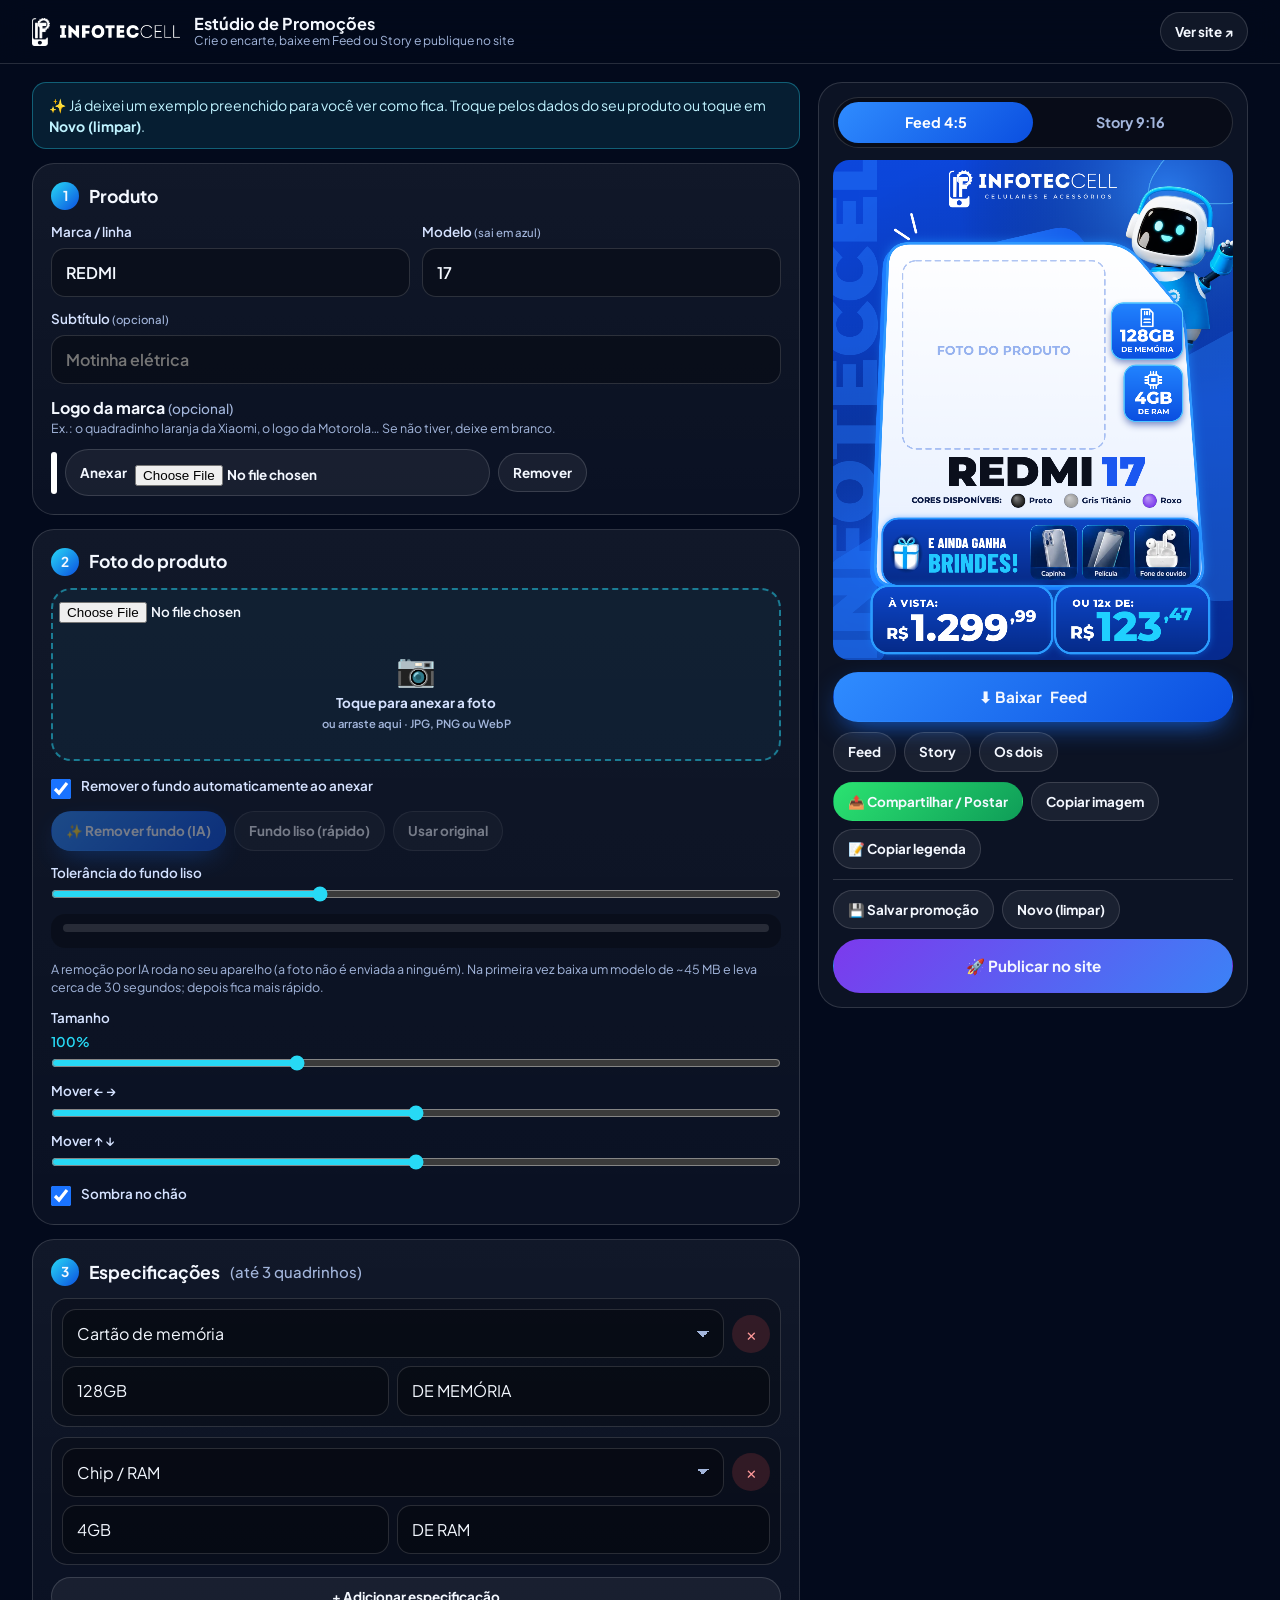
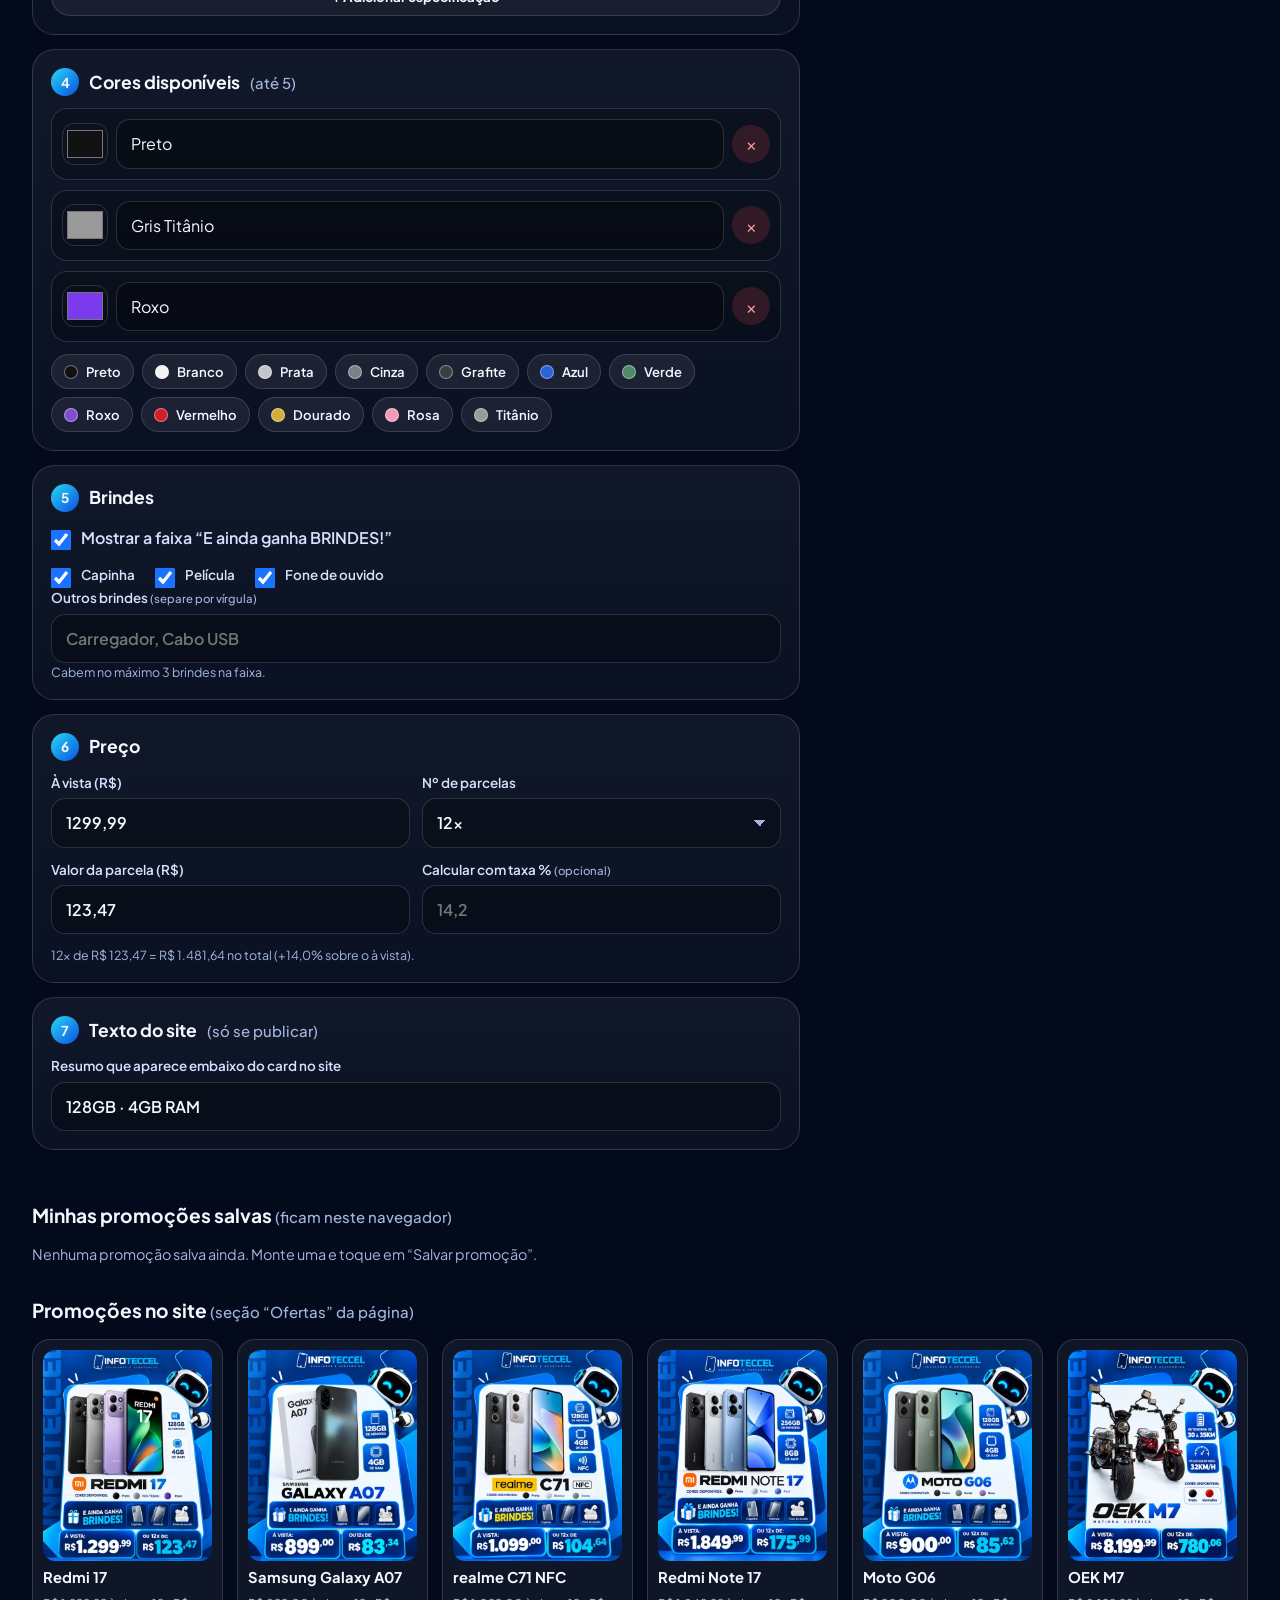
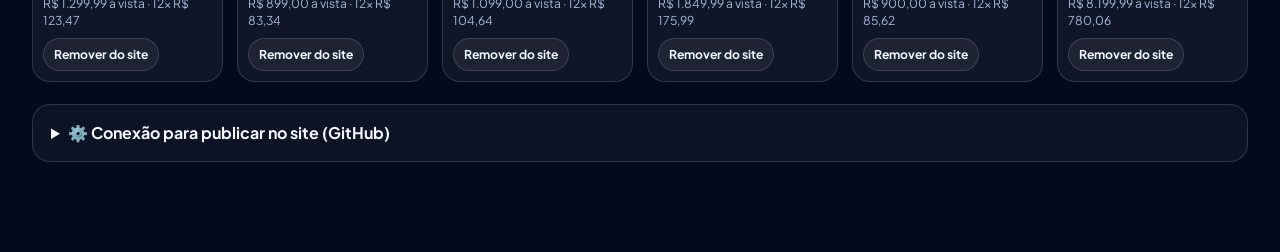
==== admin.html @ 9f131932 "Adiciona Estudio de Promocoes (admin.html) - Gerador de encarte em Feed (1080x1350) e Story (1080x19" ====
<!doctype html>
<html lang="pt-BR">
<head>
<meta charset="utf-8">
<meta name="viewport" content="width=device-width, initial-scale=1, viewport-fit=cover">
<meta name="robots" content="noindex, nofollow">
<title>Estúdio de Promoções — Infoteccell</title>
<meta name="theme-color" content="#030a1c">
<link rel="icon" type="image/png" sizes="192x192" href="assets/icon-192.png">
<link rel="preconnect" href="https://fonts.googleapis.com">
<link rel="preconnect" href="https://fonts.gstatic.com" crossorigin>
<link href="https://fonts.googleapis.com/css2?family=Barlow+Condensed:wght@700;800&family=Montserrat:wght@500;600;700;800;900&family=Plus+Jakarta+Sans:wght@400;500;600;700;800&display=swap" rel="stylesheet">
<link rel="stylesheet" href="admin/admin.css">
</head>
<body>

<header class="top">
  <a class="brand" href="./" title="Voltar ao site">
    <img src="assets/img/logo-icon.webp" alt="" width="22" height="35">
    <img src="assets/img/logo-wordmark.webp" alt="Infoteccell" width="150" height="16" class="word">
  </a>
  <div class="top-title"><b>Estúdio de Promoções</b><small>Crie o encarte, baixe em Feed ou Story e publique no site</small></div>
  <a class="btn ghost sm" href="./#ofertas" target="_blank" rel="noopener">Ver site ↗</a>
</header>

<div class="warn" id="fileWarn" hidden>
  ⚠️ Você abriu este arquivo direto do computador. Para o download funcionar, abra pelo endereço do site (https://infoteccell.vercel.app/admin.html).
</div>

<main class="layout">

  <!-- ================= FORMULÁRIO ================= -->
  <div class="form" id="form">

    <p class="hint-top" id="exampleHint">✨ Já deixei um exemplo preenchido para você ver como fica. Troque pelos dados do seu produto ou toque em <b>Novo (limpar)</b>.</p>

    <section class="card">
      <h2><span>1</span> Produto</h2>
      <div class="grid2">
        <label>Marca / linha<input id="nome1" placeholder="REDMI" maxlength="22" autocomplete="off"></label>
        <label>Modelo <em>(sai em azul)</em><input id="nome2" placeholder="17" maxlength="18" autocomplete="off"></label>
      </div>
      <label>Subtítulo <em>(opcional)</em><input id="subtitulo" placeholder="Motinha elétrica" maxlength="30" autocomplete="off"></label>
      <div class="logo-row">
        <div>
          <b>Logo da marca</b> <em>(opcional)</em>
          <p class="mini">Ex.: o quadradinho laranja da Xiaomi, o logo da Motorola… Se não tiver, deixe em branco.</p>
        </div>
        <div class="logo-actions">
          <img id="logoThumb" alt="" hidden>
          <label class="btn ghost sm file">Anexar<input type="file" id="marcaLogo" accept="image/*" hidden></label>
          <button class="btn ghost sm" id="logoClear" type="button" hidden>Remover</button>
        </div>
      </div>
    </section>

    <section class="card">
      <h2><span>2</span> Foto do produto</h2>
      <label class="drop" id="drop">
        <input type="file" id="foto" accept="image/*" hidden>
        <div class="drop-in">
          <div class="drop-ico">📷</div>
          <b>Toque para anexar a foto</b>
          <small>ou arraste aqui · JPG, PNG ou WebP</small>
        </div>
      </label>
      <label class="check"><input type="checkbox" id="autoBg" checked> Remover o fundo automaticamente ao anexar</label>
      <div class="btn-row">
        <button class="btn primary sm" id="btnAuto" type="button" disabled>✨ Remover fundo (IA)</button>
        <button class="btn ghost sm" id="btnLiso" type="button" disabled>Fundo liso (rápido)</button>
        <button class="btn ghost sm" id="btnOrig" type="button" disabled>Usar original</button>
      </div>
      <label class="range" id="tolWrap">Tolerância do fundo liso <input type="range" id="tol" min="8" max="90" value="38"></label>
      <div class="status" id="bgStatus" hidden><div class="bar"><i id="bgBar"></i></div><span id="bgMsg"></span></div>
      <p class="mini" id="bgHelp">A remoção por IA roda no seu aparelho (a foto não é enviada a ninguém). Na primeira vez baixa um modelo de ~45 MB e leva cerca de 30 segundos; depois fica mais rápido.</p>
      <div class="sliders">
        <label class="range">Tamanho <output id="zoomV">100%</output><input type="range" id="zoom" min="40" max="220" value="100"></label>
        <label class="range">Mover ← → <input type="range" id="offX" min="-320" max="320" value="0"></label>
        <label class="range">Mover ↑ ↓ <input type="range" id="offY" min="-320" max="320" value="0"></label>
        <label class="check"><input type="checkbox" id="sombra" checked> Sombra no chão</label>
      </div>
    </section>

    <section class="card">
      <h2><span>3</span> Especificações <em>(até 3 quadrinhos)</em></h2>
      <div id="specs" class="rows"></div>
      <button class="btn ghost sm" id="addSpec" type="button">+ Adicionar especificação</button>
    </section>

    <section class="card">
      <h2><span>4</span> Cores disponíveis <em>(até 5)</em></h2>
      <div id="cores" class="rows"></div>
      <div class="chips" id="coresRapidas"></div>
    </section>

    <section class="card">
      <h2><span>5</span> Brindes</h2>
      <label class="check big"><input type="checkbox" id="brAtivo" checked> Mostrar a faixa “E ainda ganha BRINDES!”</label>
      <div id="brBox">
        <div class="checks">
          <label class="check"><input type="checkbox" id="brCapinha" checked> Capinha</label>
          <label class="check"><input type="checkbox" id="brPelicula" checked> Película</label>
          <label class="check"><input type="checkbox" id="brFone" checked> Fone de ouvido</label>
        </div>
        <label>Outros brindes <em>(separe por vírgula)</em><input id="brCustom" placeholder="Carregador, Cabo USB" autocomplete="off"></label>
        <p class="mini">Cabem no máximo 3 brindes na faixa.</p>
      </div>
    </section>

    <section class="card">
      <h2><span>6</span> Preço</h2>
      <div class="grid2">
        <label>À vista (R$)<input id="avista" inputmode="decimal" placeholder="1299,99" autocomplete="off"></label>
        <label>Nº de parcelas
          <select id="parcelas"></select>
        </label>
      </div>
      <div class="grid2">
        <label>Valor da parcela (R$)<input id="parcela" inputmode="decimal" placeholder="123,47" autocomplete="off"></label>
        <label>Calcular com taxa % <em>(opcional)</em><input id="taxa" inputmode="decimal" placeholder="14,2" autocomplete="off"></label>
      </div>
      <p class="mini" id="hintParc"></p>
    </section>

    <section class="card">
      <h2><span>7</span> Texto do site <em>(só se publicar)</em></h2>
      <label>Resumo que aparece embaixo do card no site<input id="resumo" placeholder="128GB · 4GB RAM" maxlength="60" autocomplete="off"></label>
    </section>

  </div>

  <!-- ================= PRÉVIA ================= -->
  <aside class="preview" id="previewBox">
    <div class="seg" id="fmtSeg" role="tablist">
      <button class="on" data-f="feed" role="tab">Feed 4:5</button>
      <button data-f="story" role="tab">Story 9:16</button>
    </div>
    <div class="stage" id="stage"><canvas id="preview" aria-label="Prévia da arte"></canvas><div class="loading" id="loading">Carregando…</div></div>
    <div class="dl">
      <button class="btn primary" id="dlCur" type="button">⬇ Baixar <span id="dlCurName">Feed</span></button>
      <div class="btn-row">
        <button class="btn ghost sm" id="dlFeed" type="button">Feed</button>
        <button class="btn ghost sm" id="dlStory" type="button">Story</button>
        <button class="btn ghost sm" id="dlBoth" type="button">Os dois</button>
      </div>
      <div class="btn-row">
        <button class="btn wa sm" id="shareBtn" type="button" hidden>📤 Compartilhar / Postar</button>
        <button class="btn ghost sm" id="copyBtn" type="button" hidden>Copiar imagem</button>
        <button class="btn ghost sm" id="capBtn" type="button">📝 Copiar legenda</button>
      </div>
      <hr>
      <div class="btn-row">
        <button class="btn ghost sm" id="saveBtn" type="button">💾 Salvar promoção</button>
        <button class="btn ghost sm" id="newBtn" type="button">Novo (limpar)</button>
      </div>
      <button class="btn site" id="pubBtn" type="button">🚀 Publicar no site</button>
    </div>
  </aside>
</main>

<!-- ================= LISTAS ================= -->
<section class="lists">
  <div class="wrapL">
    <h2>Minhas promoções salvas <small>(ficam neste navegador)</small></h2>
    <div class="cards" id="saved"><p class="empty">Nenhuma promoção salva ainda. Monte uma e toque em “Salvar promoção”.</p></div>

    <h2>Promoções no site <small>(seção “Ofertas” da página)</small></h2>
    <div class="cards" id="published"></div>

    <details class="pubset" id="pubset">
      <summary>⚙️ Conexão para publicar no site (GitHub)</summary>
      <div class="pubset-in">
        <p>Para o botão <b>Publicar no site</b> funcionar, o estúdio precisa de uma <b>chave de acesso</b> do GitHub (só uma vez). Ela fica salva só neste navegador.</p>
        <ol class="steps">
          <li>Entre no GitHub com a conta <b>unainfoteccell-hash</b> e abra <a href="https://github.com/settings/personal-access-tokens/new" target="_blank" rel="noopener">Settings → Fine-grained tokens → Generate new token</a>.</li>
          <li>Em <b>Repository access</b>, escolha <i>Only select repositories</i> → <b>infoteccell</b>.</li>
          <li>Em <b>Permissions → Repository permissions</b>, coloque <b>Contents: Read and write</b>.</li>
          <li>Gere o token, copie e cole abaixo.</li>
        </ol>
        <div class="grid2">
          <label>Chave (token)<input id="ghToken" type="password" placeholder="github_pat_…" autocomplete="off"></label>
          <label>Repositório<input id="ghRepo" value="unainfoteccell-hash/infoteccell" autocomplete="off"></label>
        </div>
        <div class="btn-row">
          <label class="check"><input type="checkbox" id="ghRemember" checked> Lembrar neste navegador</label>
          <button class="btn ghost sm" id="ghTest" type="button">Testar conexão</button>
          <button class="btn ghost sm" id="ghForget" type="button">Esquecer chave</button>
        </div>
        <p class="mini" id="ghMsg"></p>
        <p class="mini">⚠️ Use só em um computador/celular seu. Quem tiver essa chave consegue alterar o site.</p>
      </div>
    </details>
  </div>
</section>

<button class="fab-prev" id="toPreview" type="button" hidden>👁 Prévia</button>

<div class="toast" id="toast" role="status" aria-live="polite"></div>

<script src="js/config.js"></script>
<script src="data/promos.js"></script>
<script src="admin/arte.js"></script>
<script src="admin/admin.js"></script>
</body>
</html>
---- admin/admin.css ----
/* =========================================================
   Estúdio de Promoções — estilos
   ========================================================= */
:root{
  --bg:#030a1c;--bg2:#06122e;--card:#0a1a45;--line:rgba(255,255,255,.14);--ink:#f4f8ff;--muted:#a3b6dc;
  --blue:#1a73ff;--blue-d:#0b4fe0;--cyan:#27d9f5;--wa:#25d366;--wa-d:#0f9d58;--warn:#ffb020;
  --font:"Plus Jakarta Sans",-apple-system,BlinkMacSystemFont,"Segoe UI",Roboto,sans-serif;
}
*{box-sizing:border-box;margin:0;padding:0}
html{-webkit-text-size-adjust:100%}
body{font-family:var(--font);background:radial-gradient(900px 500px at 10% -10%,#0d2a78 0%,transparent 60%),var(--bg);color:var(--ink);line-height:1.45;min-height:100vh;-webkit-font-smoothing:antialiased}
a{color:var(--cyan)}
img{max-width:100%;display:block}
button{font:inherit;color:inherit;cursor:pointer;border:0;background:none}
input,select{font:inherit;color:var(--ink)}
:focus-visible{outline:3px solid var(--cyan);outline-offset:2px;border-radius:10px}

.top{position:sticky;top:0;z-index:20;display:flex;align-items:center;gap:14px;padding:12px clamp(14px,3vw,32px);background:rgba(3,10,28,.82);backdrop-filter:blur(16px);-webkit-backdrop-filter:blur(16px);border-bottom:1px solid var(--line)}
.brand{display:flex;align-items:center;gap:10px}
.brand img:first-child{height:28px;width:auto}.brand .word{height:13px;width:auto}
.top-title{flex:1;min-width:0;line-height:1.15}
.top-title b{display:block;font-size:1.02rem}
.top-title small{color:var(--muted);font-size:.76rem;display:block;white-space:nowrap;overflow:hidden;text-overflow:ellipsis}
.warn{margin:12px clamp(14px,3vw,32px) 0;padding:12px 16px;border-radius:14px;background:rgba(255,176,32,.14);border:1px solid rgba(255,176,32,.5);color:#ffd48a;font-size:.9rem}

/* botões */
.btn{display:inline-flex;align-items:center;justify-content:center;gap:8px;padding:13px 20px;border-radius:999px;font-weight:700;font-size:.95rem;background:var(--card);border:1px solid var(--line);transition:transform .2s,background .2s,box-shadow .2s;text-decoration:none;color:var(--ink);white-space:nowrap}
.btn:hover{background:#12296b}.btn:active{transform:scale(.97)}
.btn.sm{padding:9px 14px;font-size:.84rem}
.btn.primary{background:linear-gradient(135deg,#2f8cff,var(--blue-d));border-color:transparent;box-shadow:0 10px 28px -10px rgba(26,115,255,.9)}
.btn.wa{background:linear-gradient(135deg,#2be371,var(--wa-d));border-color:transparent}
.btn.site{background:linear-gradient(135deg,#7c3aed,#3b82f6);border-color:transparent;width:100%;padding:15px}
.btn.ghost{background:rgba(255,255,255,.06)}
.btn[disabled]{opacity:.45;pointer-events:none}
.btn.file{cursor:pointer}
.btn-row{display:flex;flex-wrap:wrap;gap:8px;align-items:center}

/* layout */
.layout{display:grid;grid-template-columns:minmax(0,1fr);gap:18px;padding:18px clamp(14px,3vw,32px) 28px;max-width:1280px;margin:0 auto}
.preview{order:-1}
.layout>*{min-width:0}
@media(min-width:980px){
  .layout{grid-template-columns:minmax(0,1fr) 430px;align-items:start}
  .preview{order:0;position:sticky;top:78px}
}
.hint-top{padding:12px 16px;border-radius:14px;background:rgba(39,217,245,.1);border:1px solid rgba(39,217,245,.35);font-size:.88rem;color:#bff3ff}
.form{display:grid;gap:14px}
.card{background:linear-gradient(180deg,rgba(255,255,255,.06),rgba(255,255,255,.03));border:1px solid var(--line);border-radius:22px;padding:18px;display:grid;gap:12px}
.card h2{font-size:1.1rem;display:flex;align-items:center;gap:10px}
.card h2 span{display:grid;place-items:center;width:28px;height:28px;border-radius:50%;background:linear-gradient(135deg,var(--cyan),var(--blue-d));font-size:.85rem}
em{font-style:normal;color:var(--muted);font-weight:500;font-size:.85em}
.mini{font-size:.78rem;color:var(--muted)}
label{display:block;font-size:.84rem;font-weight:600;color:#d5e2ff}
label>input,label>select{display:block;margin-top:6px}
input[type=text],input:not([type]),input[type=password],select{width:100%;padding:12px 14px;border-radius:14px;background:rgba(0,0,0,.28);border:1px solid var(--line);font-size:1rem;min-width:0}
input:focus,select:focus{border-color:var(--cyan);outline:none}
select{appearance:none;background-image:linear-gradient(45deg,transparent 50%,#a3b6dc 50%),linear-gradient(135deg,#a3b6dc 50%,transparent 50%);background-position:calc(100% - 20px) 50%,calc(100% - 14px) 50%;background-size:6px 6px;background-repeat:no-repeat}
select option{background:#0a1a45}
.grid2{display:grid;gap:12px;grid-template-columns:1fr 1fr}
@media(max-width:520px){.grid2{grid-template-columns:1fr}}
.check{display:flex;align-items:center;gap:10px;font-weight:600;cursor:pointer}
.check input{width:20px;height:20px;accent-color:var(--blue);flex:none}
.check.big{font-size:1rem}
.checks{display:flex;flex-wrap:wrap;gap:8px 20px}
input[type=range]{width:100%;accent-color:var(--cyan)}
.range{display:grid;gap:4px}
.range input{margin-top:0!important}
.range output{float:right;color:var(--cyan)}

/* logo da marca */
.logo-row{display:flex;gap:12px;align-items:center;justify-content:space-between;flex-wrap:wrap}
.logo-actions{display:flex;align-items:center;gap:8px}
#logoThumb{height:42px;width:auto;max-width:90px;object-fit:contain;background:#fff;border-radius:8px;padding:3px}

/* foto */
.drop{display:block;margin:0;cursor:pointer;border:2px dashed rgba(39,217,245,.5);border-radius:20px;background:rgba(39,217,245,.05);padding:6px;transition:background .2s,border-color .2s}
.drop:hover,.drop.over{background:rgba(39,217,245,.12);border-color:var(--cyan)}
.drop-in{display:grid;justify-items:center;gap:2px;padding:22px 10px;text-align:center}
.drop-in small{color:var(--muted)}
.drop-ico{font-size:2rem}
.drop.has .drop-in{grid-template-columns:auto 1fr;text-align:left;justify-items:start;gap:4px 14px;align-items:center;padding:12px}
.drop.has .drop-ico{display:none}
#fotoThumb{width:64px;height:64px;object-fit:contain;border-radius:10px;background:repeating-conic-gradient(#8aa 0 25%,#667 0 50%) 0 0/14px 14px;grid-row:span 2}
.status{display:grid;gap:6px;padding:10px 12px;border-radius:14px;background:rgba(0,0,0,.28);font-size:.84rem}
.bar{height:8px;border-radius:99px;background:rgba(255,255,255,.12);overflow:hidden}
.bar i{display:block;height:100%;width:0;background:linear-gradient(90deg,var(--cyan),var(--blue));transition:width .3s}
.bar.ind i{width:40%;animation:ind 1.1s ease-in-out infinite}
@keyframes ind{0%{margin-left:-40%}100%{margin-left:100%}}
.sliders{display:grid;gap:10px}

/* linhas dinâmicas */
.rows{display:grid;gap:10px}
.row{display:grid;gap:8px;grid-template-columns:1fr 1fr auto;padding:10px;border-radius:16px;background:rgba(0,0,0,.22);border:1px solid var(--line);align-items:center}
.row.spec{grid-template-columns:1fr 1fr auto}
.row.spec select{grid-column:1/3}
.row.spec .x{grid-column:3;grid-row:1}
.row.spec input[data-k=valor]{grid-column:1}
.row.spec input[data-k=rotulo]{grid-column:2/4}
.row .x{width:38px;height:38px;border-radius:50%;background:rgba(255,80,80,.16);color:#ff9a9a;font-size:1.1rem}
.row.cor{grid-template-columns:auto 1fr auto}
.row input[type=color]{width:46px;height:42px;padding:2px;border-radius:12px;background:none;border:1px solid var(--line)}
.chips{display:flex;flex-wrap:wrap;gap:8px}
.chip{display:inline-flex;align-items:center;gap:8px;padding:7px 12px;border-radius:99px;background:rgba(255,255,255,.07);border:1px solid var(--line);font-size:.82rem;font-weight:600}
.chip i{width:14px;height:14px;border-radius:50%;border:1px solid rgba(255,255,255,.4)}
.chip:hover{background:rgba(255,255,255,.14)}

/* prévia */
.preview{display:grid;gap:12px;background:rgba(255,255,255,.04);border:1px solid var(--line);border-radius:24px;padding:14px}
.seg{display:flex;padding:4px;border-radius:99px;background:rgba(0,0,0,.3);border:1px solid var(--line)}
.seg button{flex:1;padding:10px;border-radius:99px;font-weight:700;font-size:.9rem;color:var(--muted);transition:.25s}
.seg button.on{color:#fff;background:linear-gradient(135deg,#2f8cff,var(--blue-d))}
.stage{position:relative;border-radius:16px;overflow:hidden;background:#000;display:grid;grid-template-columns:minmax(0,1fr);place-items:center}
.stage canvas{max-width:100%;width:100%;height:auto;max-height:64vh;object-fit:contain;display:block}
.stage.story canvas{width:auto;height:min(64vh,640px);max-width:100%}
.loading{position:absolute;inset:0;display:grid;place-items:center;background:rgba(3,10,28,.8);font-weight:700;transition:opacity .3s}
.loading.off{opacity:0;pointer-events:none}
.dl{display:grid;gap:10px}
.dl hr{border:0;border-top:1px solid var(--line)}

/* listas */
.lists{padding:6px clamp(14px,3vw,32px) 90px}
.wrapL{max-width:1280px;margin:0 auto;display:grid;gap:14px}
.wrapL h2{font-size:1.2rem;margin-top:18px}
.wrapL h2 small{color:var(--muted);font-weight:500;font-size:.78em}
.cards{display:grid;gap:14px;grid-template-columns:repeat(auto-fill,minmax(190px,1fr))}
.empty{color:var(--muted);font-size:.9rem;grid-column:1/-1}
.pcard{display:grid;gap:8px;padding:10px;border-radius:18px;background:rgba(255,255,255,.05);border:1px solid var(--line)}
.pcard img{width:100%;aspect-ratio:4/5;object-fit:cover;border-radius:12px;background:#0a1a45}
.pcard b{font-size:.92rem;line-height:1.2}
.pcard small{color:var(--muted);font-size:.76rem}
.pcard .acts{display:flex;flex-wrap:wrap;gap:6px}
.pcard .acts .btn{padding:7px 10px;font-size:.76rem}
.badge{display:inline-block;padding:3px 9px;border-radius:99px;font-size:.68rem;font-weight:800;background:rgba(37,211,102,.2);color:#7cf0ab;border:1px solid rgba(37,211,102,.5);justify-self:start}
.pubset{border:1px solid var(--line);border-radius:18px;background:rgba(255,255,255,.04);margin-top:8px}
.pubset summary{padding:16px 18px;cursor:pointer;font-weight:700}
.pubset-in{padding:0 18px 18px;display:grid;gap:12px;font-size:.9rem}
.steps{padding-left:20px;display:grid;gap:6px;color:#cfe0ff}

/* toast */
.toast{position:fixed;left:50%;bottom:24px;translate:-50% 30px;z-index:99;max-width:calc(100% - 28px);padding:13px 20px;border-radius:99px;background:#fff;color:#0b1636;font-weight:700;font-size:.9rem;box-shadow:0 20px 50px -10px rgba(0,0,0,.6);opacity:0;pointer-events:none;transition:.35s;text-align:center}
.toast.show{opacity:1;translate:-50% 0}
.toast.err{background:#ffe3e3;color:#7a1010}
@media(max-width:979px){.top-title small{display:none}}

/* botão flutuante de prévia (celular) */
.fab-prev{position:fixed;right:14px;bottom:18px;z-index:30;padding:13px 18px;border-radius:99px;font-weight:800;background:linear-gradient(135deg,#2f8cff,#0b4fe0);box-shadow:0 14px 34px -8px rgba(26,115,255,.9);transition:.3s}
.fab-prev[hidden]{display:none}
@media(min-width:980px){.fab-prev{display:none!important}}
@media(max-width:979px){.stage canvas{max-height:56vh}.stage.story canvas{height:min(56vh,560px)}.top .word{display:none}}
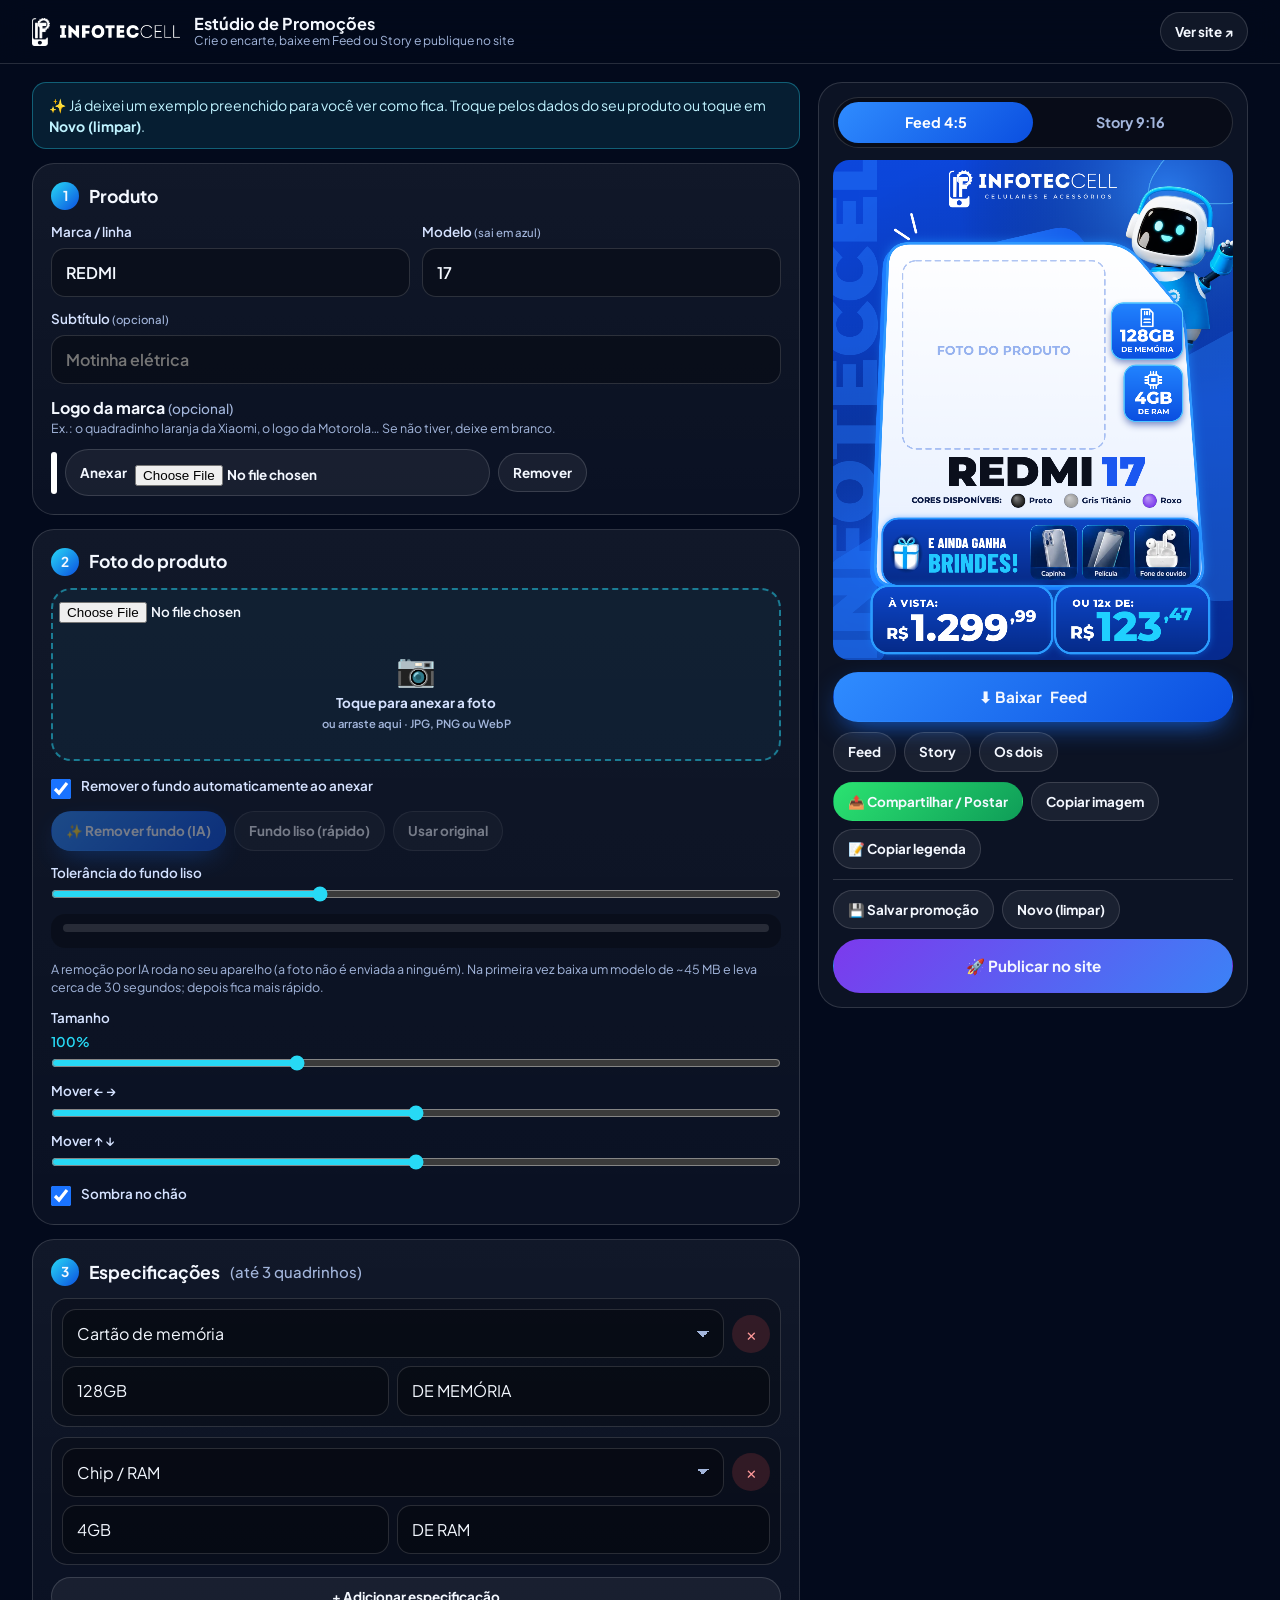
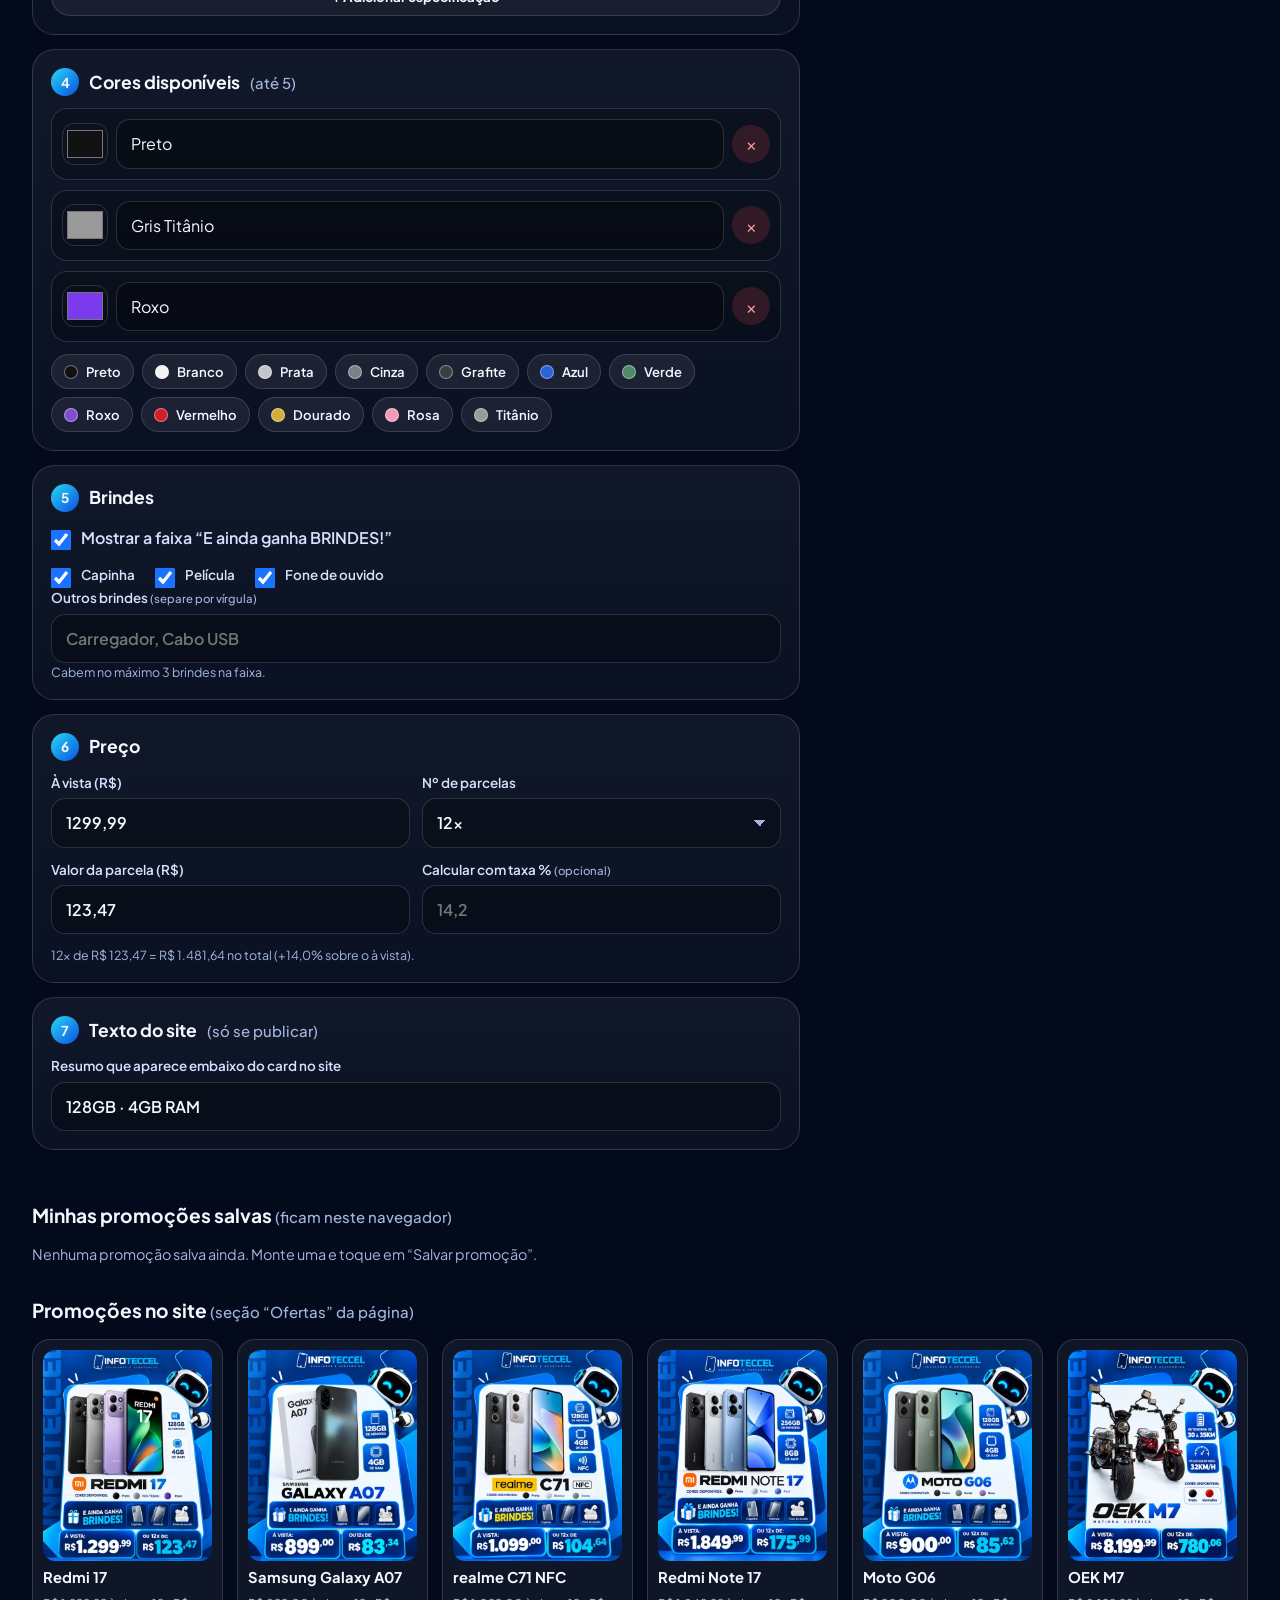
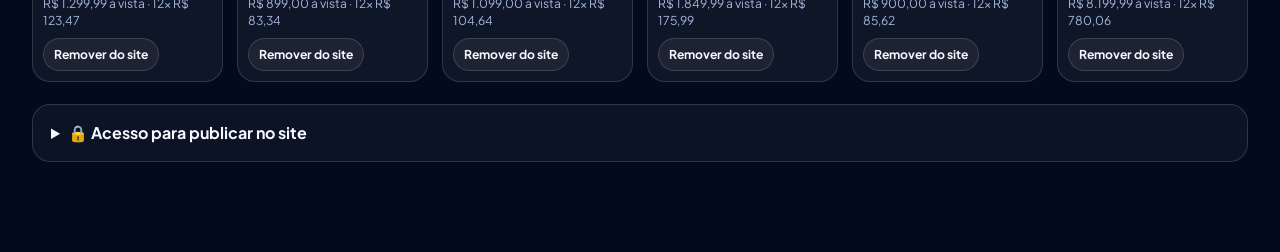
==== commit ef86592f: "Publicar promocoes com senha (funcao da Vercel) em vez de chave no navegador - api/publicar.js: vali" ====
--- a/admin.html
+++ b/admin.html
@@ -168,26 +168,19 @@
     <div class="cards" id="published"></div>
 
     <details class="pubset" id="pubset">
-      <summary>⚙️ Conexão para publicar no site (GitHub)</summary>
+      <summary>🔒 Acesso para publicar no site</summary>
       <div class="pubset-in">
-        <p>Para o botão <b>Publicar no site</b> funcionar, o estúdio precisa de uma <b>chave de acesso</b> do GitHub (só uma vez). Ela fica salva só neste navegador.</p>
-        <ol class="steps">
-          <li>Entre no GitHub com a conta <b>unainfoteccell-hash</b> e abra <a href="https://github.com/settings/personal-access-tokens/new" target="_blank" rel="noopener">Settings → Fine-grained tokens → Generate new token</a>.</li>
-          <li>Em <b>Repository access</b>, escolha <i>Only select repositories</i> → <b>infoteccell</b>.</li>
-          <li>Em <b>Permissions → Repository permissions</b>, coloque <b>Contents: Read and write</b>.</li>
-          <li>Gere o token, copie e cole abaixo.</li>
-        </ol>
+        <p>Para <b>publicar</b> ou <b>remover</b> promoções do site, digite a <b>senha da equipe</b>. Baixar as artes não precisa de senha.</p>
         <div class="grid2">
-          <label>Chave (token)<input id="ghToken" type="password" placeholder="github_pat_…" autocomplete="off"></label>
-          <label>Repositório<input id="ghRepo" value="unainfoteccell-hash/infoteccell" autocomplete="off"></label>
+          <label>Senha<input id="senha" type="password" placeholder="Senha da equipe" autocomplete="current-password"></label>
+          <label class="check" style="align-self:end;margin-bottom:10px"><input type="checkbox" id="senhaLembrar"> Lembrar neste aparelho</label>
         </div>
         <div class="btn-row">
-          <label class="check"><input type="checkbox" id="ghRemember" checked> Lembrar neste navegador</label>
-          <button class="btn ghost sm" id="ghTest" type="button">Testar conexão</button>
-          <button class="btn ghost sm" id="ghForget" type="button">Esquecer chave</button>
+          <button class="btn ghost sm" id="senhaTestar" type="button">Testar senha</button>
+          <button class="btn ghost sm" id="senhaEsquecer" type="button">Esquecer senha</button>
         </div>
-        <p class="mini" id="ghMsg"></p>
-        <p class="mini">⚠️ Use só em um computador/celular seu. Quem tiver essa chave consegue alterar o site.</p>
+        <p class="mini" id="senhaMsg"></p>
+        <p class="mini">Não tem a senha? Peça ao responsável pelo site. Use “Lembrar” só em aparelho seu.</p>
       </div>
     </details>
   </div>
--- a/admin/admin.css
+++ b/admin/admin.css
@@ -147,3 +147,6 @@
 .fab-prev[hidden]{display:none}
 @media(min-width:980px){.fab-prev{display:none!important}}
 @media(max-width:979px){.stage canvas{max-height:56vh}.stage.story canvas{height:min(56vh,560px)}.top .word{display:none}}
+
+/* evita que os botões fiquem escondidos sob o cabeçalho fixo */
+.preview .btn,.preview .seg,.form .card{scroll-margin-top:92px}
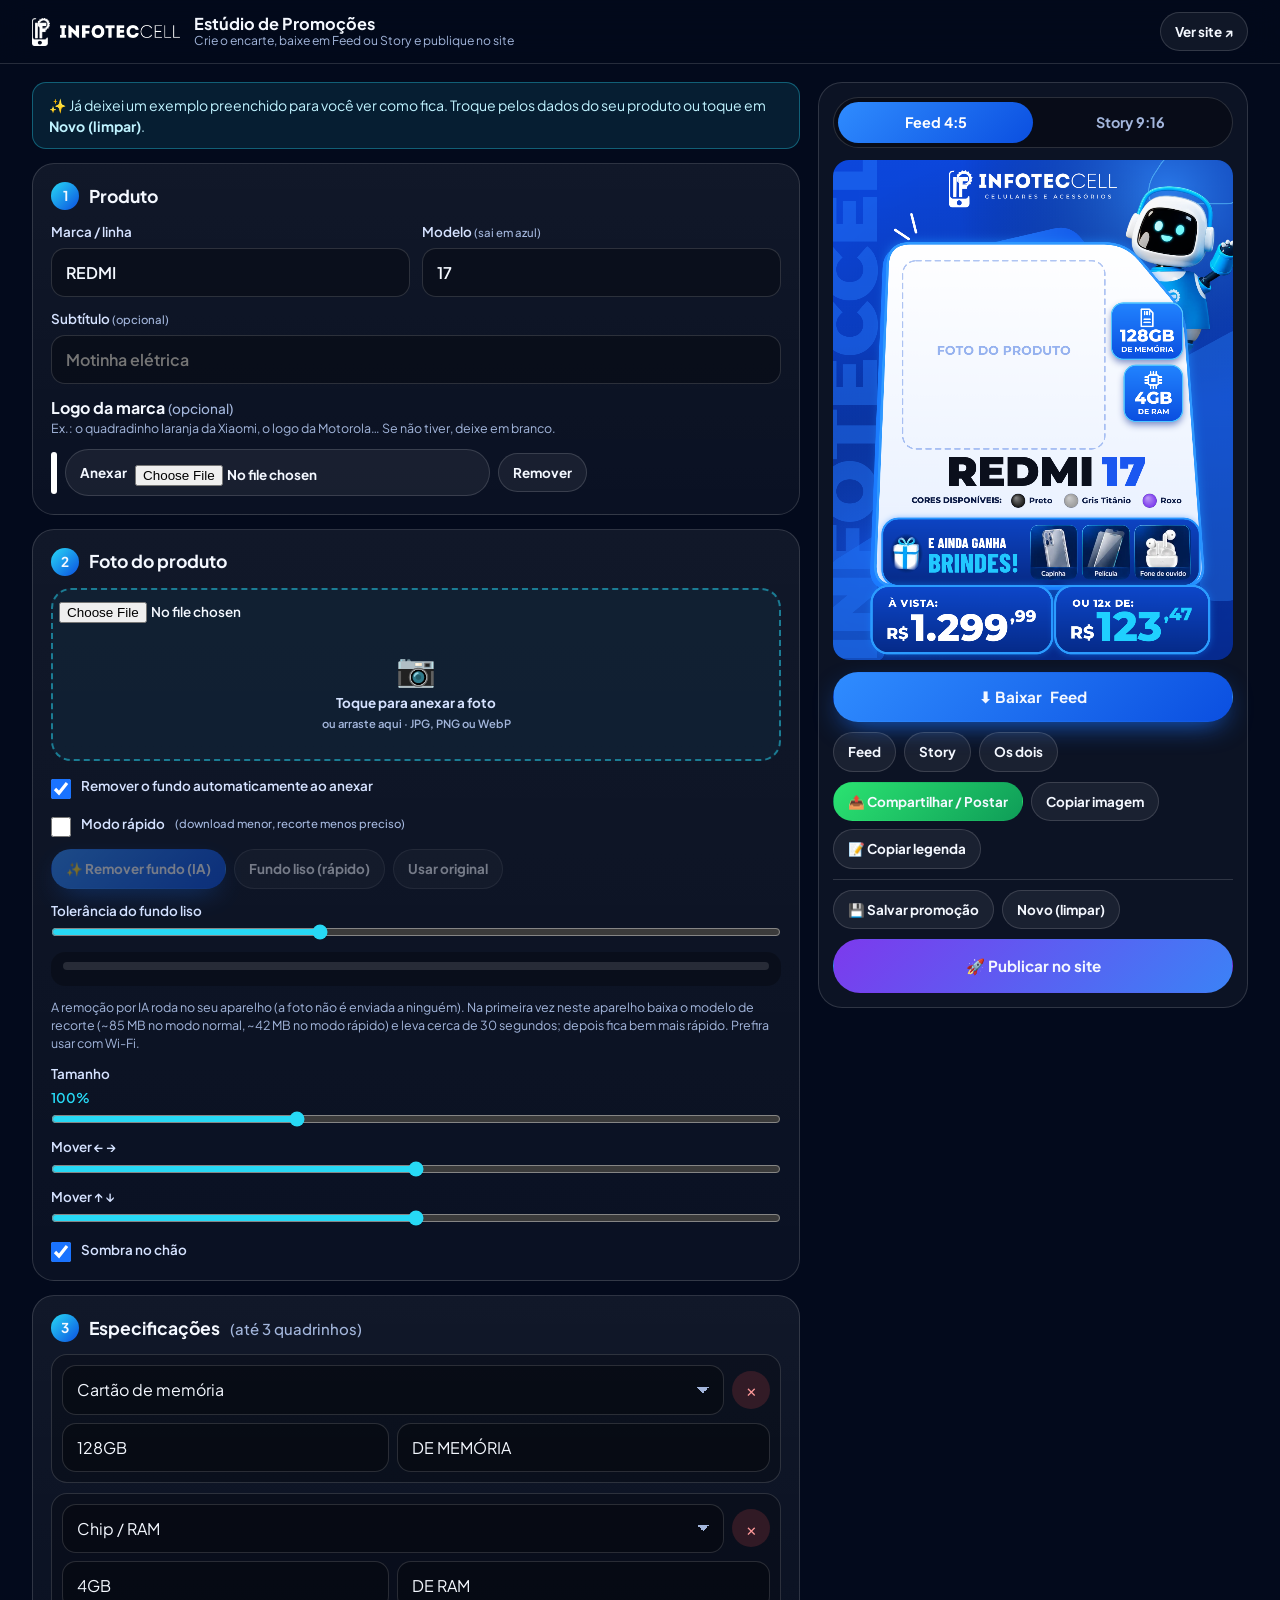
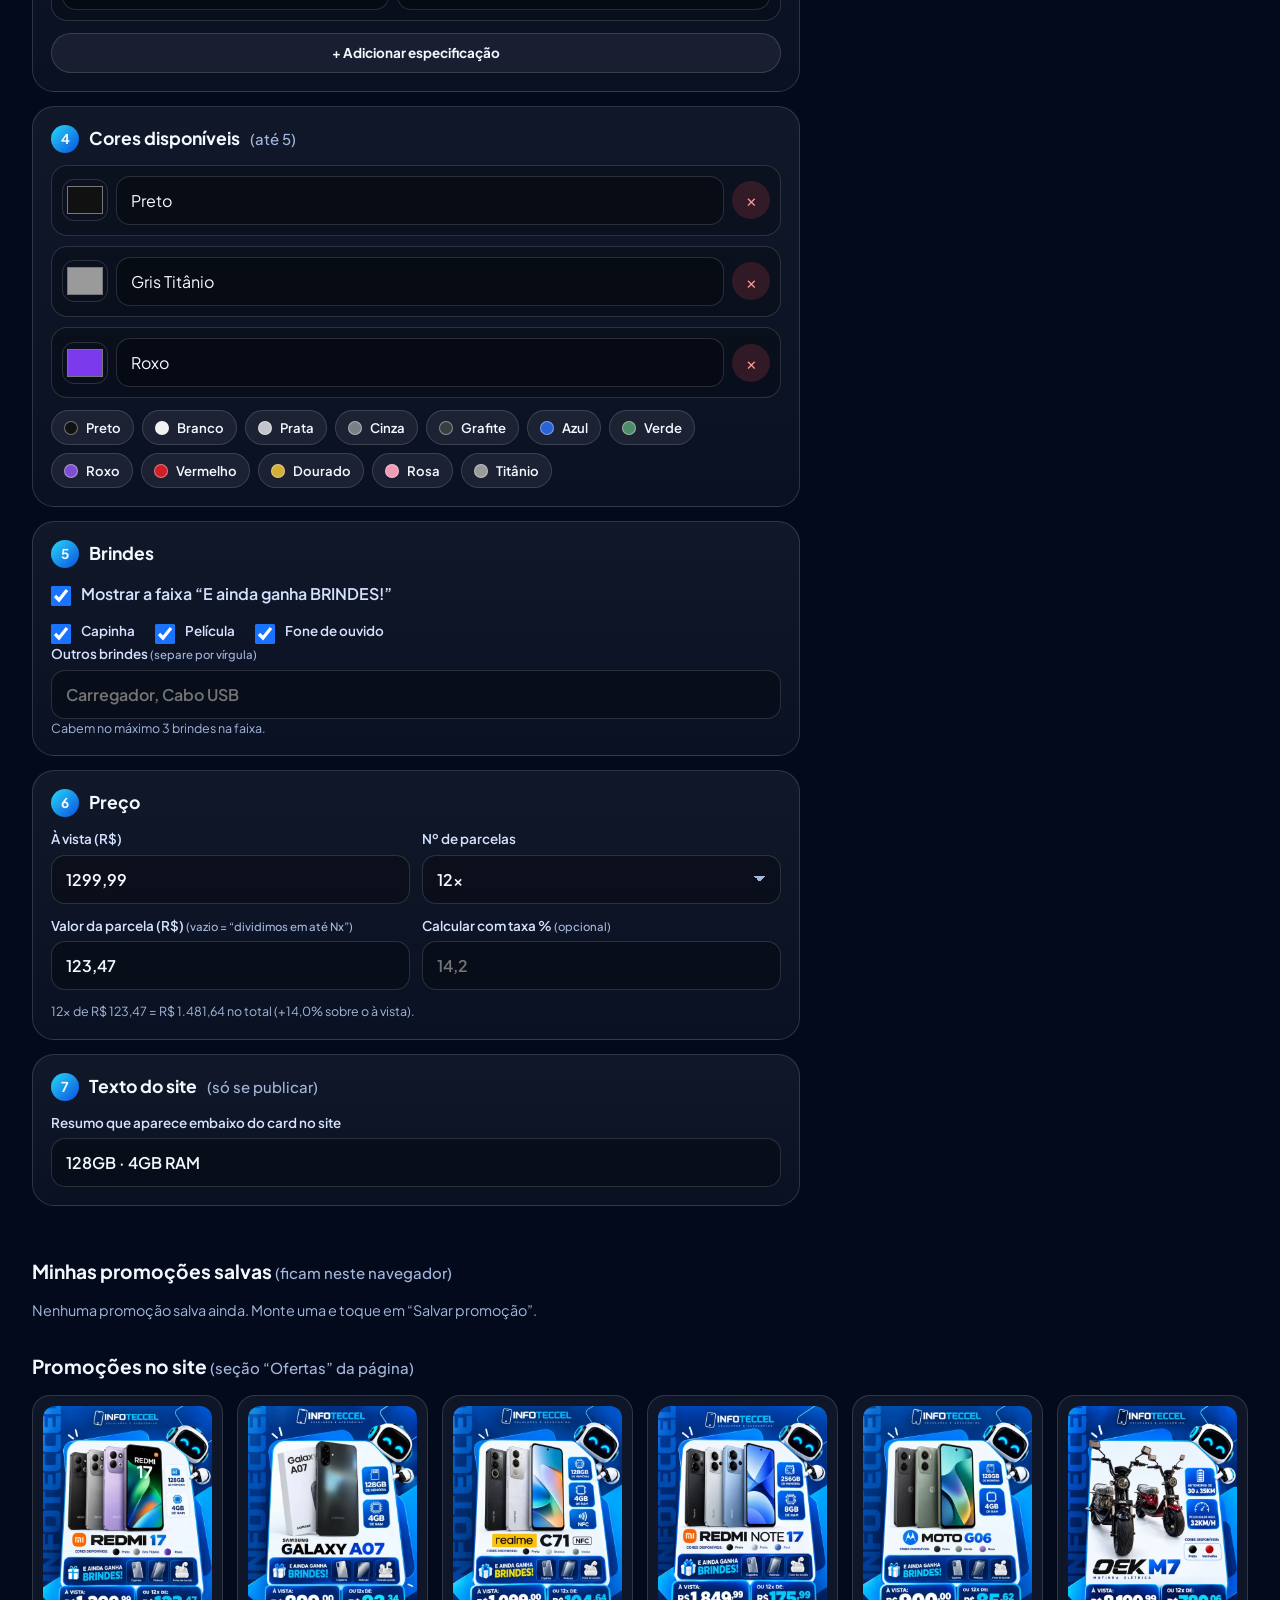
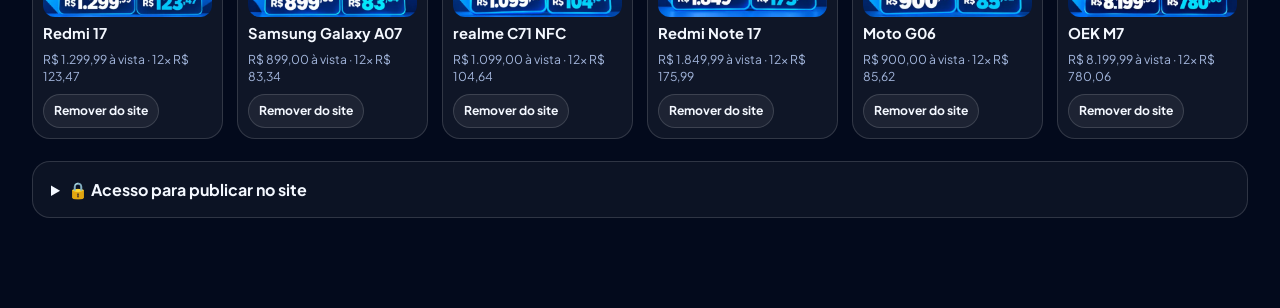
==== commit ea0b7410: "Estudio: recorte de alta qualidade, limpeza de respingos e parcela opcional - Modelo isnet_fp16 por " ====
--- a/admin.html
+++ b/admin.html
@@ -65,6 +65,7 @@
         </div>
       </label>
       <label class="check"><input type="checkbox" id="autoBg" checked> Remover o fundo automaticamente ao anexar</label>
+      <label class="check"><input type="checkbox" id="bgFast"> Modo rápido <em>(download menor, recorte menos preciso)</em></label>
       <div class="btn-row">
         <button class="btn primary sm" id="btnAuto" type="button" disabled>✨ Remover fundo (IA)</button>
         <button class="btn ghost sm" id="btnLiso" type="button" disabled>Fundo liso (rápido)</button>
@@ -72,7 +73,7 @@
       </div>
       <label class="range" id="tolWrap">Tolerância do fundo liso <input type="range" id="tol" min="8" max="90" value="38"></label>
       <div class="status" id="bgStatus" hidden><div class="bar"><i id="bgBar"></i></div><span id="bgMsg"></span></div>
-      <p class="mini" id="bgHelp">A remoção por IA roda no seu aparelho (a foto não é enviada a ninguém). Na primeira vez baixa um modelo de ~45 MB e leva cerca de 30 segundos; depois fica mais rápido.</p>
+      <p class="mini" id="bgHelp">A remoção por IA roda no seu aparelho (a foto não é enviada a ninguém). Na primeira vez neste aparelho baixa o modelo de recorte (~85 MB no modo normal, ~42 MB no modo rápido) e leva cerca de 30 segundos; depois fica bem mais rápido. Prefira usar com Wi-Fi.</p>
       <div class="sliders">
         <label class="range">Tamanho <output id="zoomV">100%</output><input type="range" id="zoom" min="40" max="220" value="100"></label>
         <label class="range">Mover ← → <input type="range" id="offX" min="-320" max="320" value="0"></label>
@@ -116,7 +117,7 @@
         </label>
       </div>
       <div class="grid2">
-        <label>Valor da parcela (R$)<input id="parcela" inputmode="decimal" placeholder="123,47" autocomplete="off"></label>
+        <label>Valor da parcela (R$) <em>(vazio = “dividimos em até Nx”)</em><input id="parcela" inputmode="decimal" placeholder="123,47" autocomplete="off"></label>
         <label>Calcular com taxa % <em>(opcional)</em><input id="taxa" inputmode="decimal" placeholder="14,2" autocomplete="off"></label>
       </div>
       <p class="mini" id="hintParc"></p>
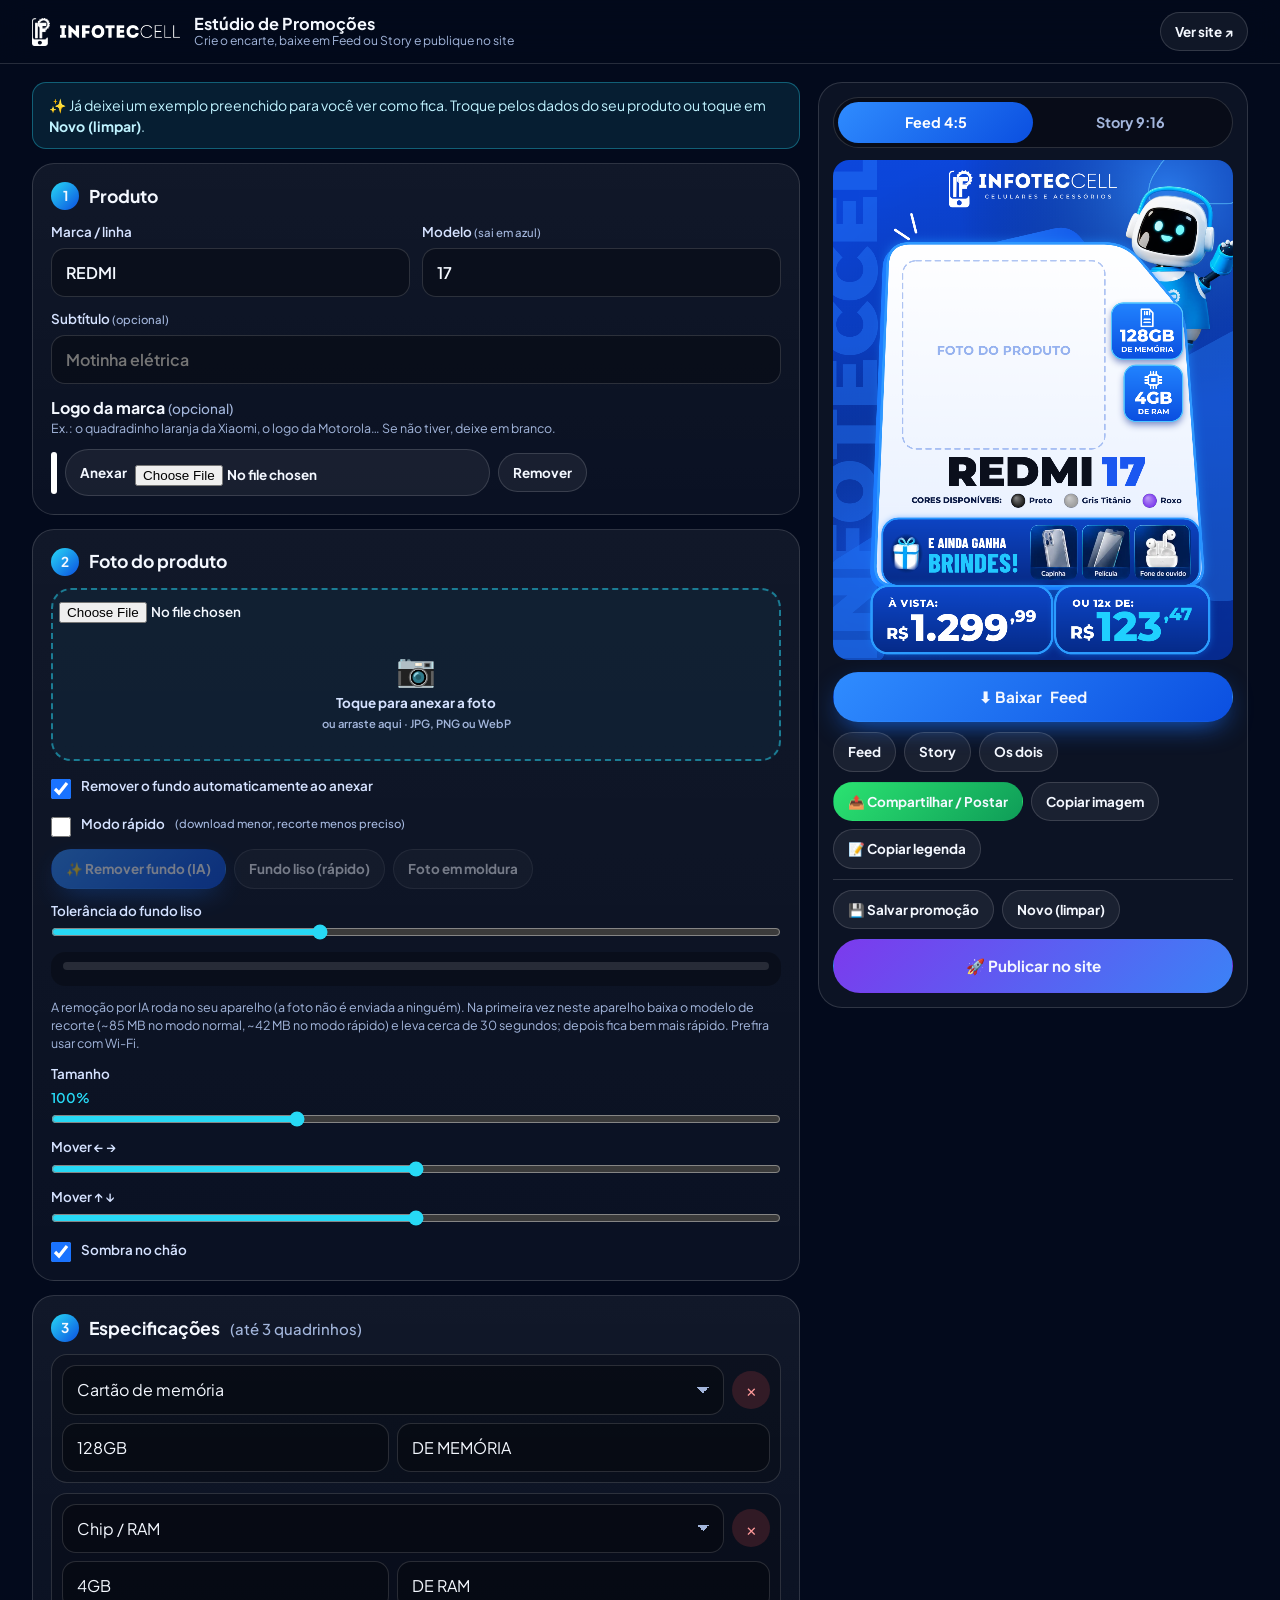
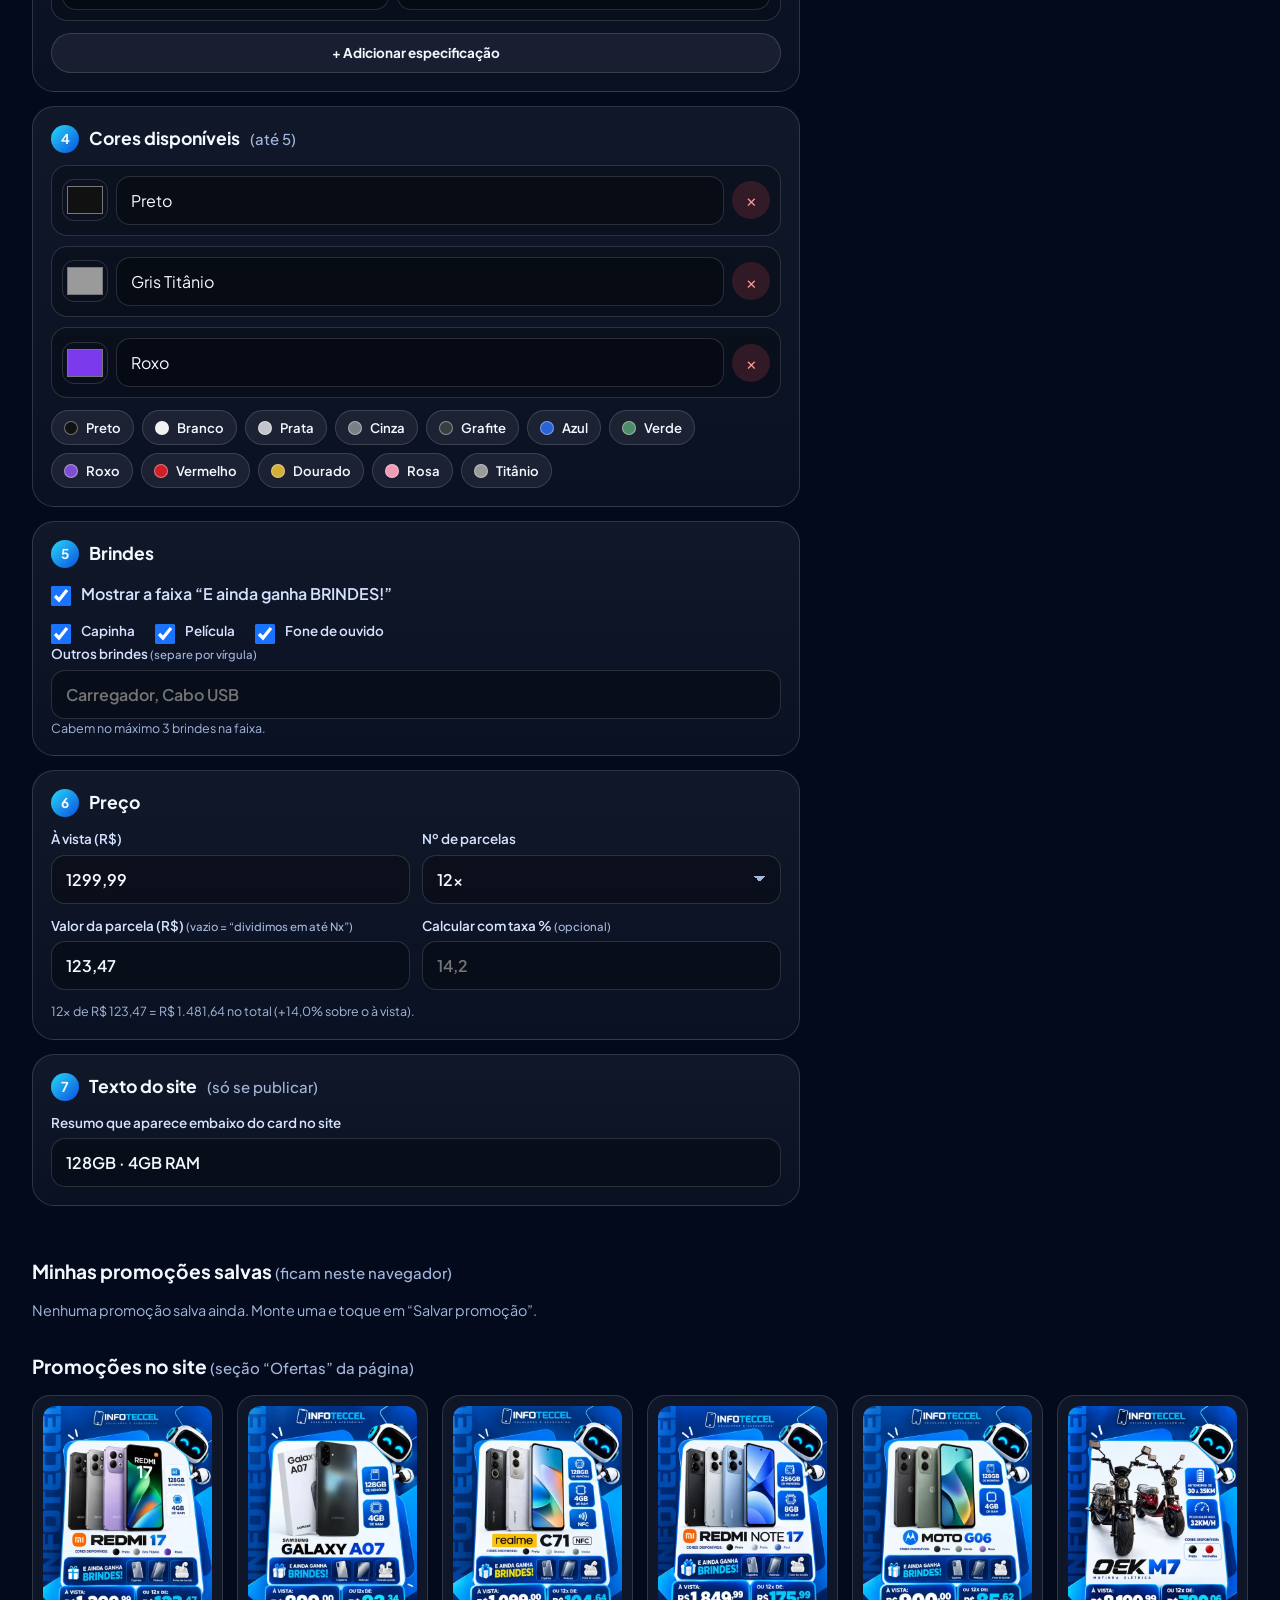
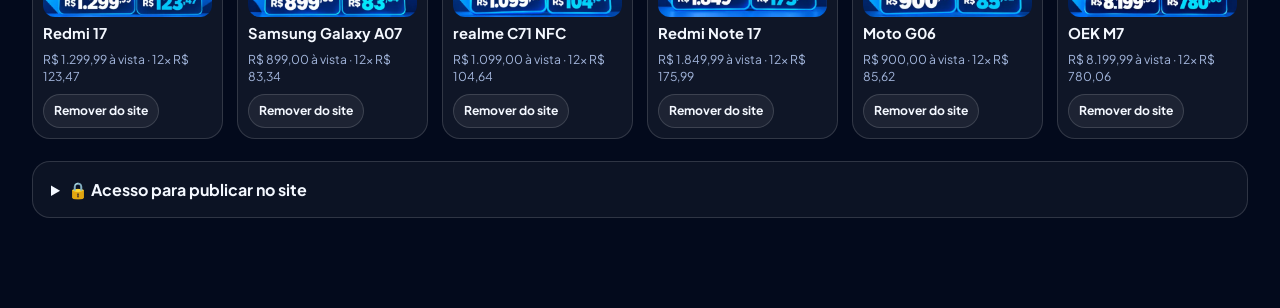
==== commit 4969fdd5: "Estudio: foto em moldura e parcela opcional (site, API e estudio) Co-Authored-By: Claude Sonnet 5.5 " ====
--- a/admin.html
+++ b/admin.html
@@ -69,7 +69,7 @@
       <div class="btn-row">
         <button class="btn primary sm" id="btnAuto" type="button" disabled>✨ Remover fundo (IA)</button>
         <button class="btn ghost sm" id="btnLiso" type="button" disabled>Fundo liso (rápido)</button>
-        <button class="btn ghost sm" id="btnOrig" type="button" disabled>Usar original</button>
+        <button class="btn ghost sm" id="btnOrig" type="button" disabled title="Usa a foto inteira, com fundo, dentro de uma moldura">Foto em moldura</button>
       </div>
       <label class="range" id="tolWrap">Tolerância do fundo liso <input type="range" id="tol" min="8" max="90" value="38"></label>
       <div class="status" id="bgStatus" hidden><div class="bar"><i id="bgBar"></i></div><span id="bgMsg"></span></div>
